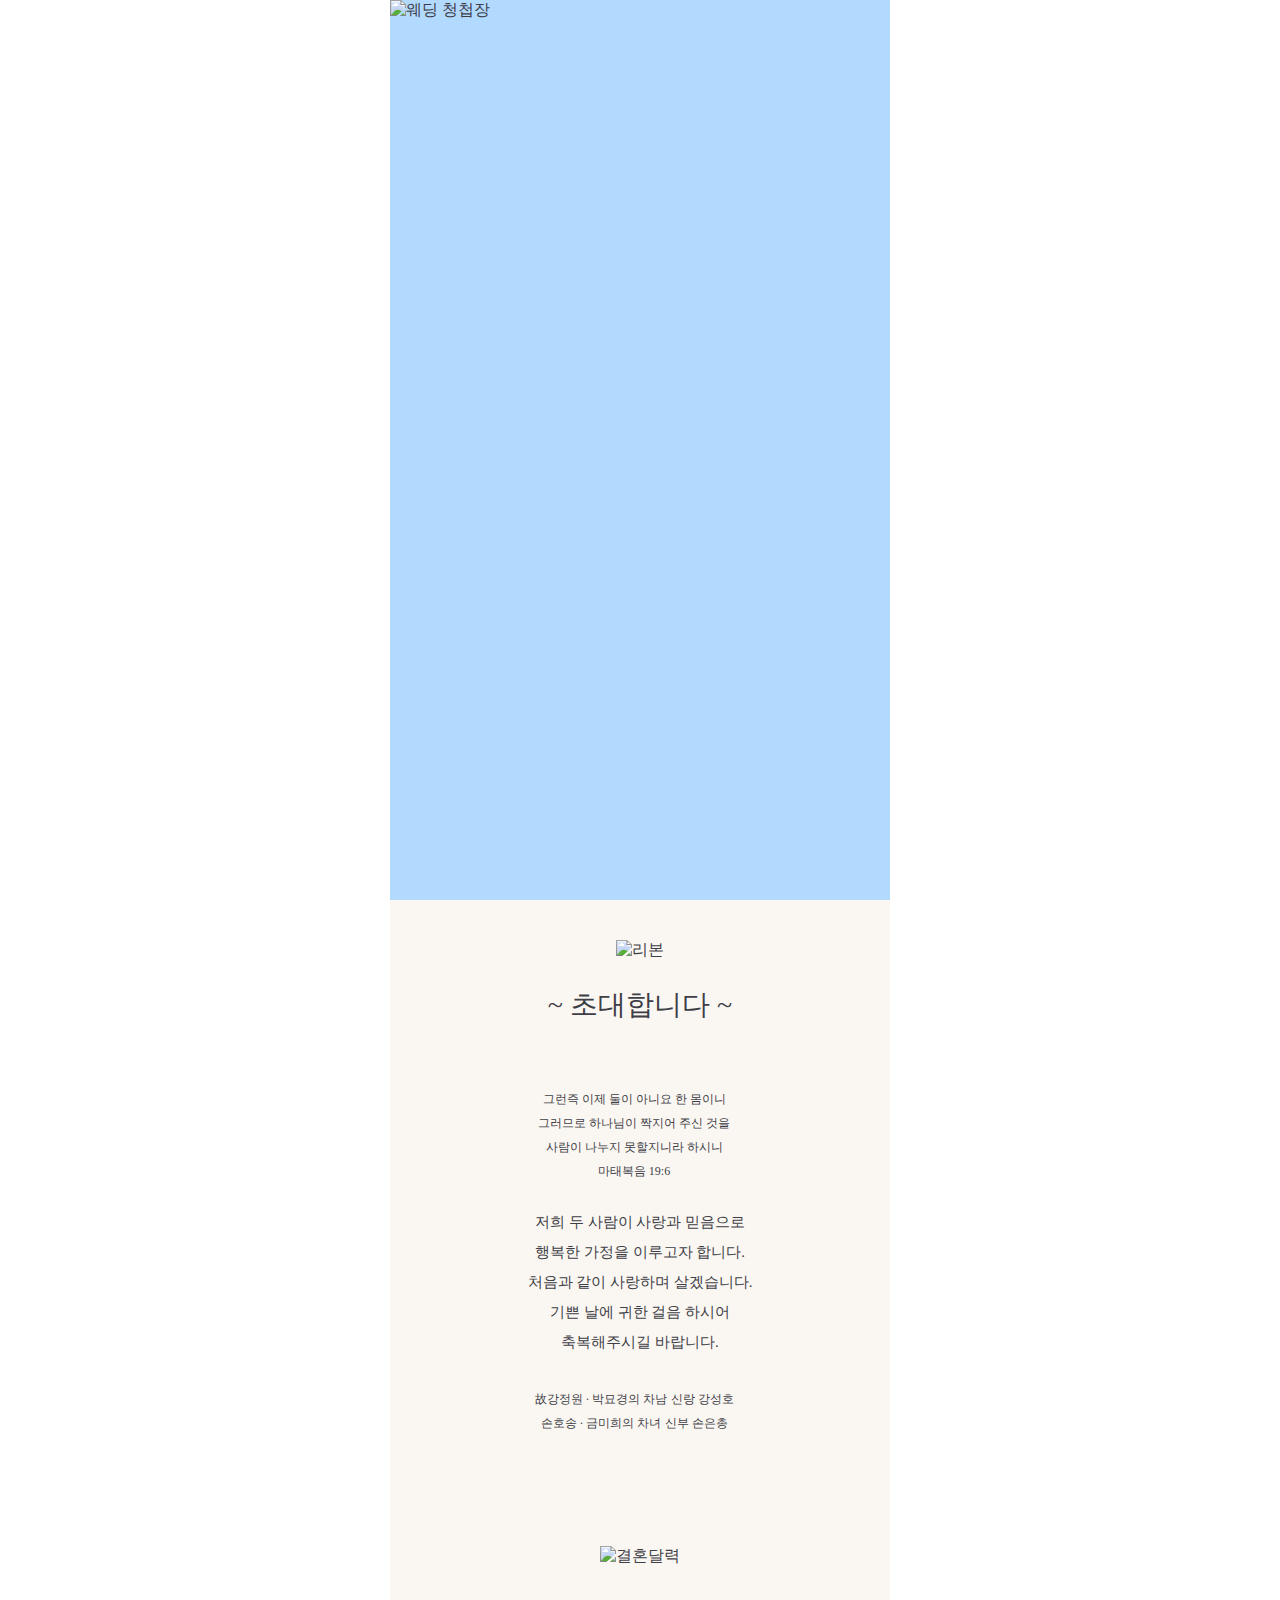
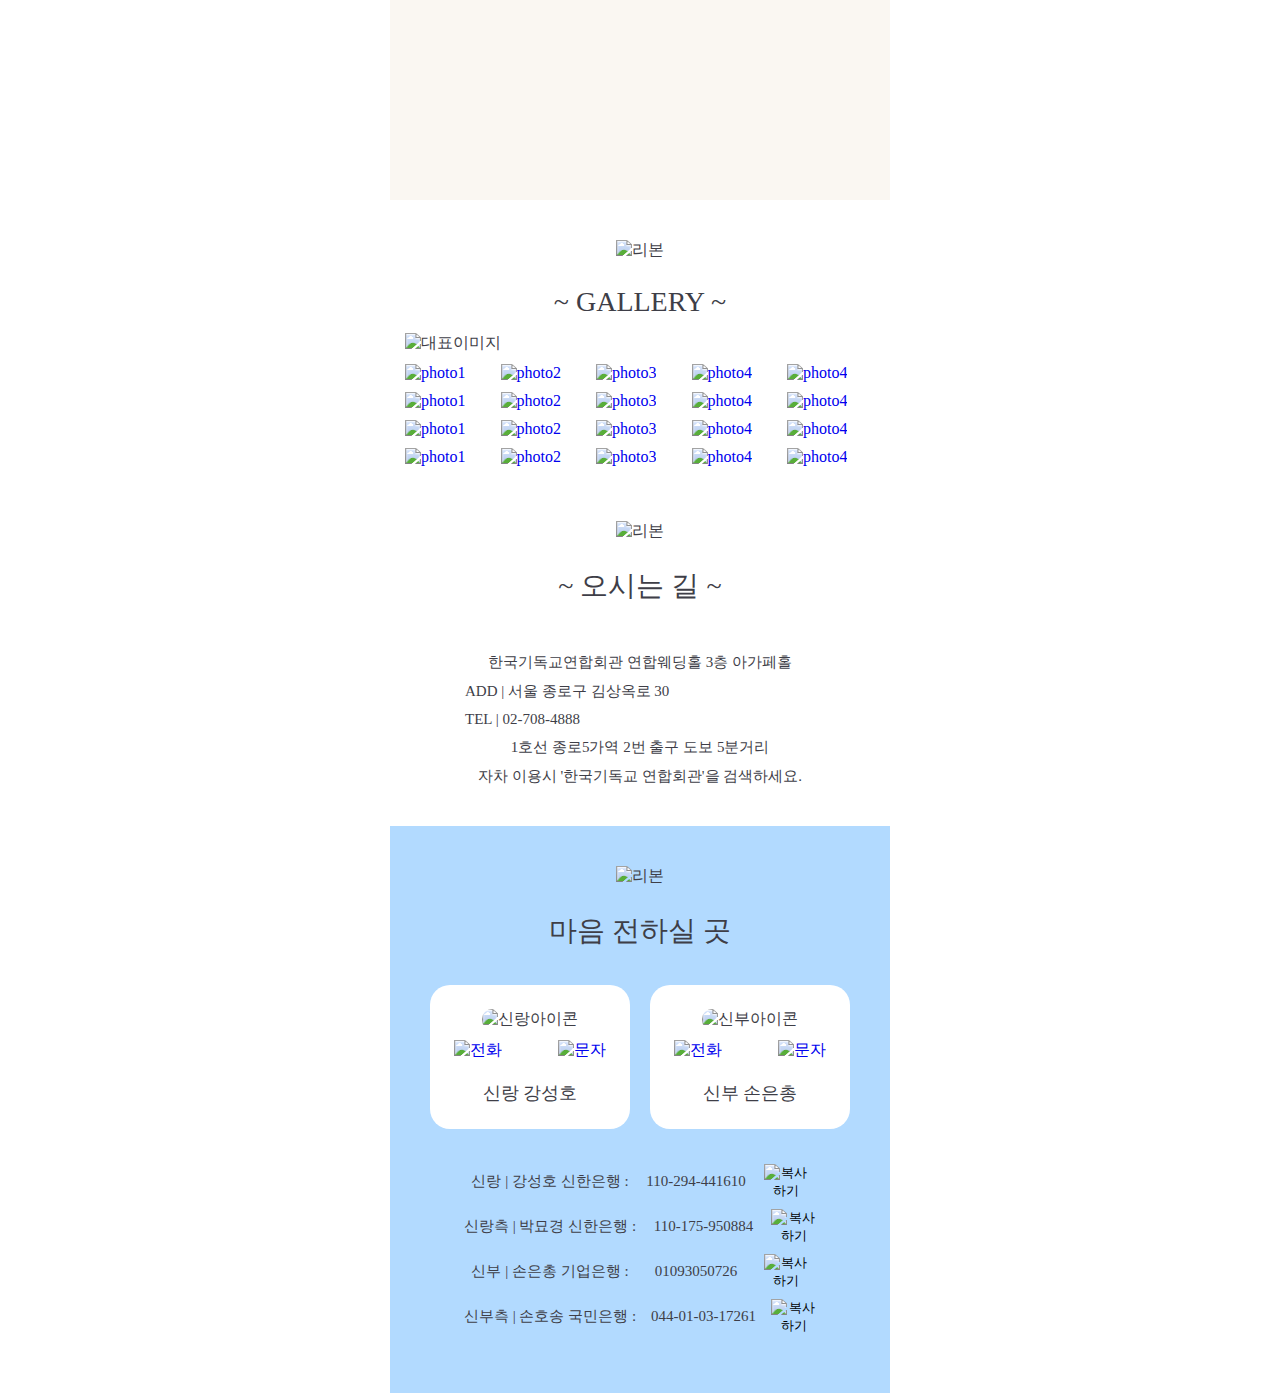
==== index.html @ 380d6ee5 "Add files via upload" ====
<!--모바일 청첩장-->
<!DOCTYPE html>
<html lang="en">
<head>
    <meta charset="UTF-8">
    <meta http-equiv="X-UA-Compatible" content="IE=edge">
    <meta name="viewport" content="width=device-width, initial-scale=1.0">
    <meta property="og:description" content="결혼식에 초대합니다.">
    <meta property="og:image" href="./images/title.png">
    <title>강성호 ♥ 손은총</title>
    <link rel="shortcut icon" href="./images/favicon-01.png">
    <link rel="stylesheet" href="./style.css">
    <script src="https://ajax.googleapis.com/ajax/libs/jquery/3.5.1/jquery.min.js"></script>
    <script src="./main.js"></script>
    <script src="./script.js"></script>
</head>
<body>
    <!-- 타이틀영역 -->
    <section id="title">
        <header>
            <div class="name">
                <img src="./images/blue_ribon.png" alt="logo" class="logo">
                <h2>강 성 호<img src="./images/name.png" alt="icon" class="name-icon">손 은 총</h2>
            </div>
        </header>
        <div class="title-photo">
            <img src="./images/title-photo.png" alt="main-photo">
        </div>
        <div class="title-footer">
            <div class="title-footer-group">
                <h3>2024. 11. 2. 2pm</h3>
                <h2>한국기독교연합회관 아가페홀</h2>
            </div>
        </div>
    </section>

    <!-- 초대글영역 -->
    <section id="invitation">
        <div class="top-title">
            <img src="./images/blue_ribon.png" alt="리본" class="blue_ribon">
            <h1>~ 초대합니다 ~</h1>
        </div>
        <div class="invitation-text">
            <p class="bible">
                그런즉 이제 둘이 아니요 한 몸이니<br>
                그러므로 하나님이 짝지어 주신 것을<br>
                사람이 나누지 못할지니라 하시니<br>
                마태복음 19:6 <br>
            </p>
            <p>
                저희 두 사람이 사랑과 믿음으로<br>
                행복한 가정을 이루고자 합니다.<br>
                처음과 같이 사랑하며 살겠습니다.<br>
                기쁜 날에 귀한 걸음 하시어<br>
                축복해주시길 바랍니다.
            </p>
            <p class="bible">
                <span>故강정원 · 박묘경의 차남</span> 신랑 강성호 <br>
                <span>손호송 · 금미희의 차녀</span>  신부 손은총
            </p>
        </div>
        <div class="wedding-day">
            <img src="./images/wedding-day.svg" alt="결혼달력">
        </div>
    </section>
    <!--갤러리-->
    <section id="gallery">
        <div class="top-title">
            <img src="./images/blue_ribon.png" alt="리본" class="blue_ribon">
            <h1>~ GALLERY ~</h1>
        </div>
        <figure>
            <div class="main-photo">
                <img src="./images/width/1.png" alt="대표이미지">
            </div>
            <!--가로형 사진-->
            <ul class="img-list">
                <li>
                    <a href="#gallery">
                        <img src="./images/width/1.png" alt="photo1">
                    </a>
                </li>
                <li>
                    <a href="#gallery">
                        <img src="./images/width/2.png" alt="photo2">
                    </a>
                </li>
                <li>
                    <a href="#gallery">
                        <img src="./images/width/3.png" alt="photo3">
                    </a>
                </li>
                <li>
                    <a href="#gallery">
                        <img src="./images/width/4.png" alt="photo4">
                    </a>
                </li>
                <li>
                    <a href="#gallery">
                        <img src="./images/width/5.png" alt="photo4">
                    </a>
                </li>
            </ul>
            <!--세로형 사진-->
            <ul class="img-list">
                <li>
                    <a href="#gallery">
                        <img src="./images/height/1.png" alt="photo1">
                    </a>
                </li>
                <li>
                    <a href="#gallery">
                        <img src="./images/height/2.png" alt="photo2">
                    </a>
                </li>
                <li>
                    <a href="#gallery">
                        <img src="./images/height/3.png" alt="photo3">
                    </a>
                </li>
                <li>
                    <a href="#gallery">
                        <img src="./images/height/4.png" alt="photo4">
                    </a>
                </li>
                <li>
                    <a href="#gallery">
                        <img src="./images/height/5.png" alt="photo4">
                    </a>
                </li>
            </ul>
             <!--가로형 사진-->
             <ul class="img-list">
                <li>
                    <a href="#gallery">
                        <img src="./images/width/6.png" alt="photo1">
                    </a>
                </li>
                <li>
                    <a href="#gallery">
                        <img src="./images/width/7.png" alt="photo2">
                    </a>
                </li>
                <li>
                    <a href="#gallery">
                        <img src="./images/width/8.png" alt="photo3">
                    </a>
                </li>
                <li>
                    <a href="#gallery">
                        <img src="./images/width/9.png" alt="photo4">
                    </a>
                </li>
                <li>
                    <a href="#gallery">
                        <img src="./images/width/10.png" alt="photo4">
                    </a>
                </li>
            </ul>
            <!--세로형 사진-->
            <ul class="img-list">
                <li>
                    <a href="#gallery">
                        <img src="./images/height/6.png" alt="photo1">
                    </a>
                </li>
                <li>
                    <a href="#gallery">
                        <img src="./images/height/7.png" alt="photo2">
                    </a>
                </li>
                <li>
                    <a href="#gallery">
                        <img src="./images/height/8.png" alt="photo3">
                    </a>
                </li>
                <li>
                    <a href="#gallery">
                        <img src="./images/height/9.png" alt="photo4">
                    </a>
                </li>
                <li>
                    <a href="#gallery">
                        <img src="./images/height/10.png" alt="photo4">
                    </a>
                </li>
            </ul>
            
        </figure>
    </section>

    <section id="location">
        <div class="top-title">
            <img src="./images/blue_ribon.png" alt="리본" class="blue_ribon">
            <h1>~ 오시는 길 ~</h1>
        </div>
        <div id="map">
<!-- * 카카오맵 - 지도퍼가기 -->
<!-- 1. 지도 노드 -->
<center>
    <div id="daumRoughmapContainer1724517665964" class="root_daum_roughmap root_daum_roughmap_landing"></div>
</center>
<!--
	2. 설치 스크립트
	* 지도 퍼가기 서비스를 2개 이상 넣을 경우, 설치 스크립트는 하나만 삽입합니다.
-->
<script charset="UTF-8" class="daum_roughmap_loader_script" src="https://ssl.daumcdn.net/dmaps/map_js_init/roughmapLoader.js"></script>

<!-- 3. 실행 스크립트 -->
<script charset="UTF-8">
	new daum.roughmap.Lander({
		"timestamp" : "1724517665964",
		"key" : "2kfu2",
		"mapWidth" : "350",
		"mapHeight" : "200"
	}).render();
</script>
        </div>
        <div class="add-tel">
            <div class="add-tel-text">
                <p class="add_name">한국기독교연합회관 연합웨딩홀 3층 아가페홀</p>
                <p>ADD | 서울 종로구 김상옥로 30</p>
                <p>TEL | 02-708-4888</p>
                <div class="add-tel-text2">
                    <p>1호선 종로5가역 2번 출구 도보 5분거리</p>
                    <p>자차 이용시 '한국기독교 연합회관'을 검색하세요.</p>
                </div>
            </div>
        </div>
    </section>
    <section id="congrat">
        <div class="top-title">
            <img src="./images/blue_ribon.png" alt="리본" class="blue_ribon">
            <h1>마음 전하실 곳</h1>
        </div>
        <div class="contact-box-wrap">
            <div class="contact-box">
                <img src="./images/call-m.png" alt="신랑아이콘">
                <div class="icon-box">
                    <a href="tel:010-6331-2481">
                        <img src="./images/icon_call.svg" alt="전화">
                    </a>
                    <a href="sms:010-6331-2481">
                        <img src="./images/icon_sms.svg" alt="문자">
                    </a>
                </div>
                <p>신랑 강성호</p>
            </div>
            <div class="contact-box">
                <img src="./images/call-w.png" alt="신부아이콘">
                <div class="icon-box">
                    <a href="tel:010-9305-0726">
                        <img src="./images/icon_call.svg" alt="전화">
                    </a>
                    <a href="sms:010-9305-0726">
                        <img src="./images/icon_sms.svg" alt="문자">
                    </a>
                </div>
                <p>신부 손은총</p>
            </div>
        </div>
        <div class="bank-account">
            <p class="box01">
                신랑 | 강성호 신한은행 :  
                <input value="110-294-441610" readonly>
                    <button onclick="copy_to_clipboard(event)">
                        <img src="./images/copy-btn.svg" alt="복사하기">
                    </button>
            </p>
            <p class="box01">
                신랑측 | 박묘경 신한은행 :  
                <input value="110-175-950884" readonly>
                    <button onclick="copy_to_clipboard(event)">
                        <img src="./images/copy-btn.svg" alt="복사하기">
                    </button>
            </p>
            <p class="box01"> 
                신부 | 손은총 기업은행 :  
                <input value="01093050726" readonly>
                    <button onclick="copy_to_clipboard(event)">
                        <img src="./images/copy-btn.svg" alt="복사하기">
                    </button>
            </p>
            <p class="box01"> 
                신부측 | 손호송 국민은행 :  
                <input value="044-01-03-17261" readonly>
                    <button onclick="copy_to_clipboard(event)">
                        <img src="./images/copy-btn.svg" alt="복사하기">
                    </button>
            </p>
        </div>
    </section>
   <!-- 
    <footer id="main-footer">
        <div class="sns-icon">
            <a href="#">
                <img src="./images/icon_kakaotalk.svg" alt="카카오톡">
            </a>
            <a href="#">
                <img src="./images/icon_youtube.svg" alt="youtube">
            </a>
            <a href="#">
                <img src="./images/icon_facebook.svg" alt="facebook">
            </a>
        </div>
    </footer> 
    -->

    <!--splash screen-->
   <div class="splash-screen on">
        <img src="./images/wedding-loding.png" alt="웨딩 청첩장">
    </div> 

</body>
</html>
---- style.css ----
/*style.css*/
.img1 {
    background-image: url(./images/favicon.png);
}
:root {
    --main-bg-color1 : #b2daff;
    --main-bg-color2 : #ffffff;
    --text-color : #3e3e47;
    --footer-color : #ffd6fc;
}

@font-face {
    font-family: 'hanggangB';
    src: url('./font/SeoulHangangB.ttf') format('truetype');
}

@font-face {
    font-family: 'hanggangEB';
    src: url('./font/SeoulHangangEB.ttf') format('truetype');
}

*{
    margin: 0;
    padding: 0;
}

ul{
    list-style-type: none;
}

a{
    text-decoration: none;
}

h1{
    font-size: 28px;
    font-family: 'hanggangEB';
    font-weight: 400;
}

body {
    font-family: 'hanggangB';
    box-sizing: border-box;
    margin: 0 auto;
    color: var(--text-color);
    max-width: 500px;
    min-width: 380px;
}

/* 메인페이지 */

.blue_ribon{
    width: 60px;
}

#title {
    height: 100vh;
    margin: 0 auto;
    text-align: center;
    background-image: url(./images/back_image.png);
    display: flex;
    flex-flow: column;
}

#title header {
    height: 20vh;
    box-sizing: border-box;
}

#title .name {
    margin-bottom: 10px;
}

#title .name .logo {
    width: 80px;
    margin-top: 15px;
    margin-bottom: 20px;
}

#title .name  h2{
    font-family: 'hanggangB';
    font-size: 24px;
    font-weight: 400;
}

#title .name-icon {
    width: 25px;
    margin-left: 45px;
    margin-right: 45px;
}

#title .title-photo {
    width: calc(100% - 110px);
    height: 65vh;
    box-sizing: border-box;
    margin: 0 auto;
    margin-top: 12px;
    margin-bottom: 28px;
    
}

#title .title-photo img {
    width: 100%;
    height: 100%;
}

#title .title-footer {
    width: 100%;
    height: 15vh;
    box-sizing: border-box;
    background: rgb(255, 255, 255);
}

#title .title-footer .title-footer-group {
    height: 100%;
    display: flex;
    flex-flow: column;
    justify-content: center;
    align-items: center;
}

#title .title-footer .title-footer-group h3 {
    font-family: 'hanggangB';
    font-size: 18px;
    font-weight: 400;
}

#title .title-footer .title-footer-group h2 {
    font-family: 'hanggangB';
    font-size: 24px;
    font-weight: 400;
    text-align: center;
    margin-top: 10px;
}

/* 서브페이지 타이틀 */

.top-title {
    padding-top: 40px;
    text-align: center;
}

.top-title img {
    margin-bottom: 25px;
}

/* 모시는 글 */

#invitation {
    height: 100vh;
    box-sizing: border-box;
    margin: 0 auto;
    text-align: center;
    background-color: #faf7f2;
    display: flex;
    flex-flow: column;
}

#invitation .top-title {
    height: 20vh;
    box-sizing: border-box;
}

#invitation .invitation-text {
    height: 50vh;
    box-sizing: border-box;
    margin-bottom: 10px;
    margin-top: 10px;
}

#invitation p {
    font-family: 'hanggangB';
    font-weight: 400;
    font-size: 15px;
    margin-bottom: 2em;
    line-height: 2em;
}

#invitation .bible {
    font-size: 12px;
    margin-right: 1em;
}

#invitation .wedding-day {
    width: calc(100% - 60px);
    height: 30vh;
    box-sizing: border-box;
    padding-bottom: 35px;
    padding-top: 10px;
    margin: 0 auto;
}

#invitation .wedding-day img {
    width: 100%;
    height: calc(30vh - 35px);
    box-sizing: border-box;
    margin: 0 auto;
}

/*갤러리*/
#gallery-secti {
    padding-bottom: 15px;
    background-color: var(--main-bg-color1);
}
#gallery > figure {
    /* outline: 2px solid red; */
    padding: 15px; 
}

#gallery > figure > .main-photo > img {
    width: 100%;
    height: 100%;
    max-height: 55vh;
    object-fit: cover;
    display: block;
}

#gallery > figure > .img-list {
    padding-top: 10px;
    display: flex;
    justify-content: space-between;
}

#gallery > figure > .img-list > li {
    width: calc((100% - 30px) / 5);
    object-fit: cover;
    max-height: 90px;
    
}

#gallery > figure > .img-list > li > a > img {
    width: 100%;
    height: 100%;
}

/* 오시는 길 */
#location {
    background-color: var(--main-bg-color2);
    max-width: 500px;
    min-width: 380px;
}

#location .top-title {
    margin-bottom: 37.75px;
}

#location .add-tel {
    margin-top: 24px;
    padding-bottom: 40px;
    display: flex;
    flex-flow: column;
    justify-content: center;
    align-items: left;
}

#location .add-tel .add-tel-text {
    width: 350px;
    margin: 0 auto;
}

#location .add-tel .add-tel-text p {
    font-size: 15px;
    font-weight: 400;
    padding-top: 10px;
}

#location .add-tel .add_name {
    width: 350px;
    margin: 0 auto;
    text-align: center;
}

#location .add-tel .add-tel-text2 {
    width: 350px;
    margin: 0 auto;
    text-align: center;
}

/* 축하해주세요 */
#congrat {
    padding-bottom: 49px;
    background-color: var(--main-bg-color1);
}

#congrat .contact-box-wrap {
    margin: 35px 30px;
    display: flex;
    justify-content: space-between;
    align-items: center;
}

#congrat .contact-box-wrap .contact-box {
    width: calc((100% - 40px)/2);
    height: 100%;
    background-color: var(--main-bg-color2);
    border-radius: 20px;
    padding: 24px;
    box-sizing: border-box;
    margin: 0 auto;
    text-align: center;
}

#congrat .contact-box-wrap .contact-box > img {
    margin-bottom: 10px;
    max-width: 140px;
    border-radius: 10px;
}

#congrat .contact-box-wrap .contact-box > p {
    font-family: 'hanggangEB';
    font-size: 18px;
    font-weight: 400;
    margin-top: 20px;
}

#congrat .contact-box-wrap .contact-box .icon-box {
    display: flex;
    flex-flow: row;
    justify-content: space-between;
    margin: 0 auto;
}

#congrat .bank-account p {
    font-family: 'hanggangEB';
    text-align: center;
    font-size: 15px;
    font-weight: 400;
}


#congrat .bank-account .box01 {
    display: flex;
    justify-content: center;
    align-items: center;
    margin-bottom: 9px;
}

#congrat .bank-account .box01 input {
    border: none;
    background: transparent;
    font-family: 'hanggangEB';
    color: var(--text-color);
    width: 135px;
    text-align: center;
    font-size: 15px;
}

#congrat .bank-account .box01 button {
    border: none;
    background: transparent;
}

#congrat .bank-account .box01 button img {
    display: flex;
    align-items: center;
    justify-content: center;
    width: 45px;
}


/*준비화면*/
.splash-screen.on {
    position: fixed;
    /* left: 0; */
    top: 0;
    z-index: 999;
    max-width: 500px;
    min-width: 380px;
    height: 100%;
    display: flex;
    align-items: center;
    justify-content: center;
    margin: 0 auto;
    background-color: var(--main-bg-color1);
}
.splash-screen {
    display: none;
}

.splash-screen img {
    min-width: 380px;
    max-width: 500px;
    width: 100vw;
    height: 100%;
}
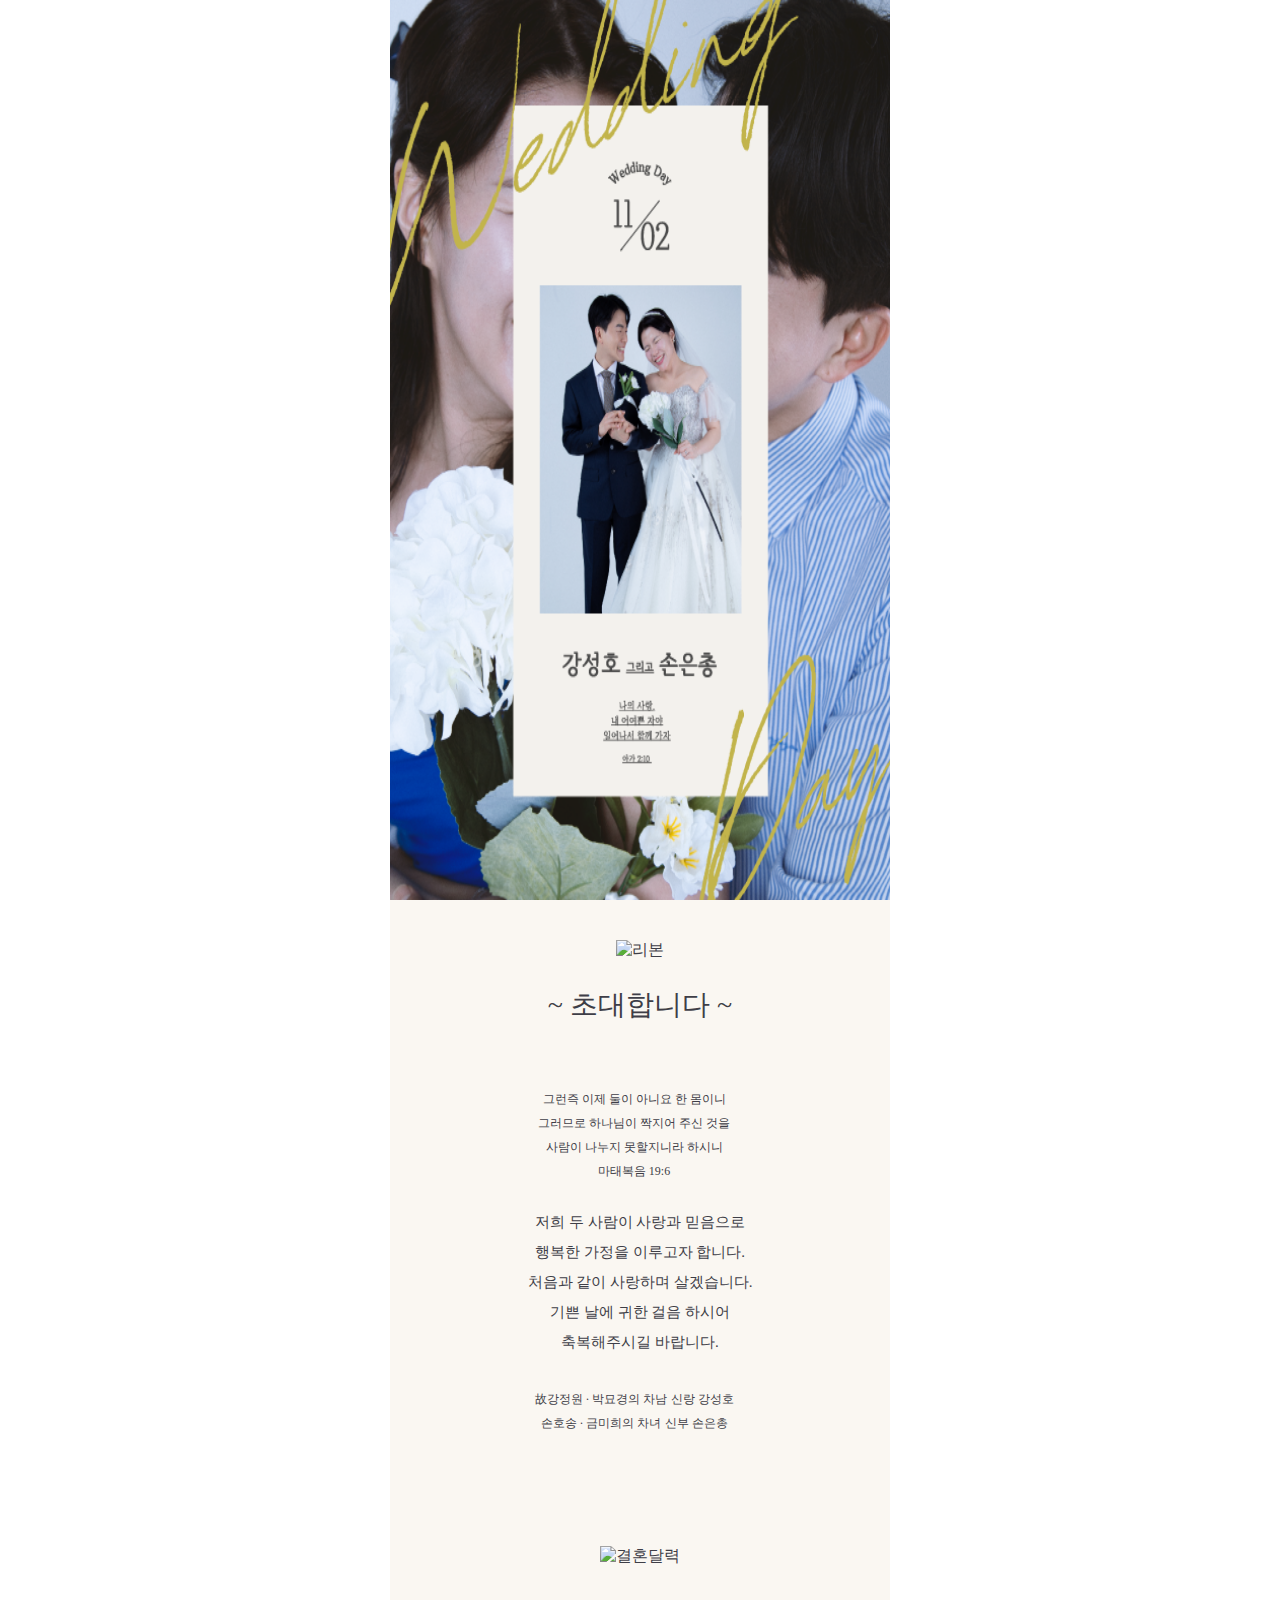
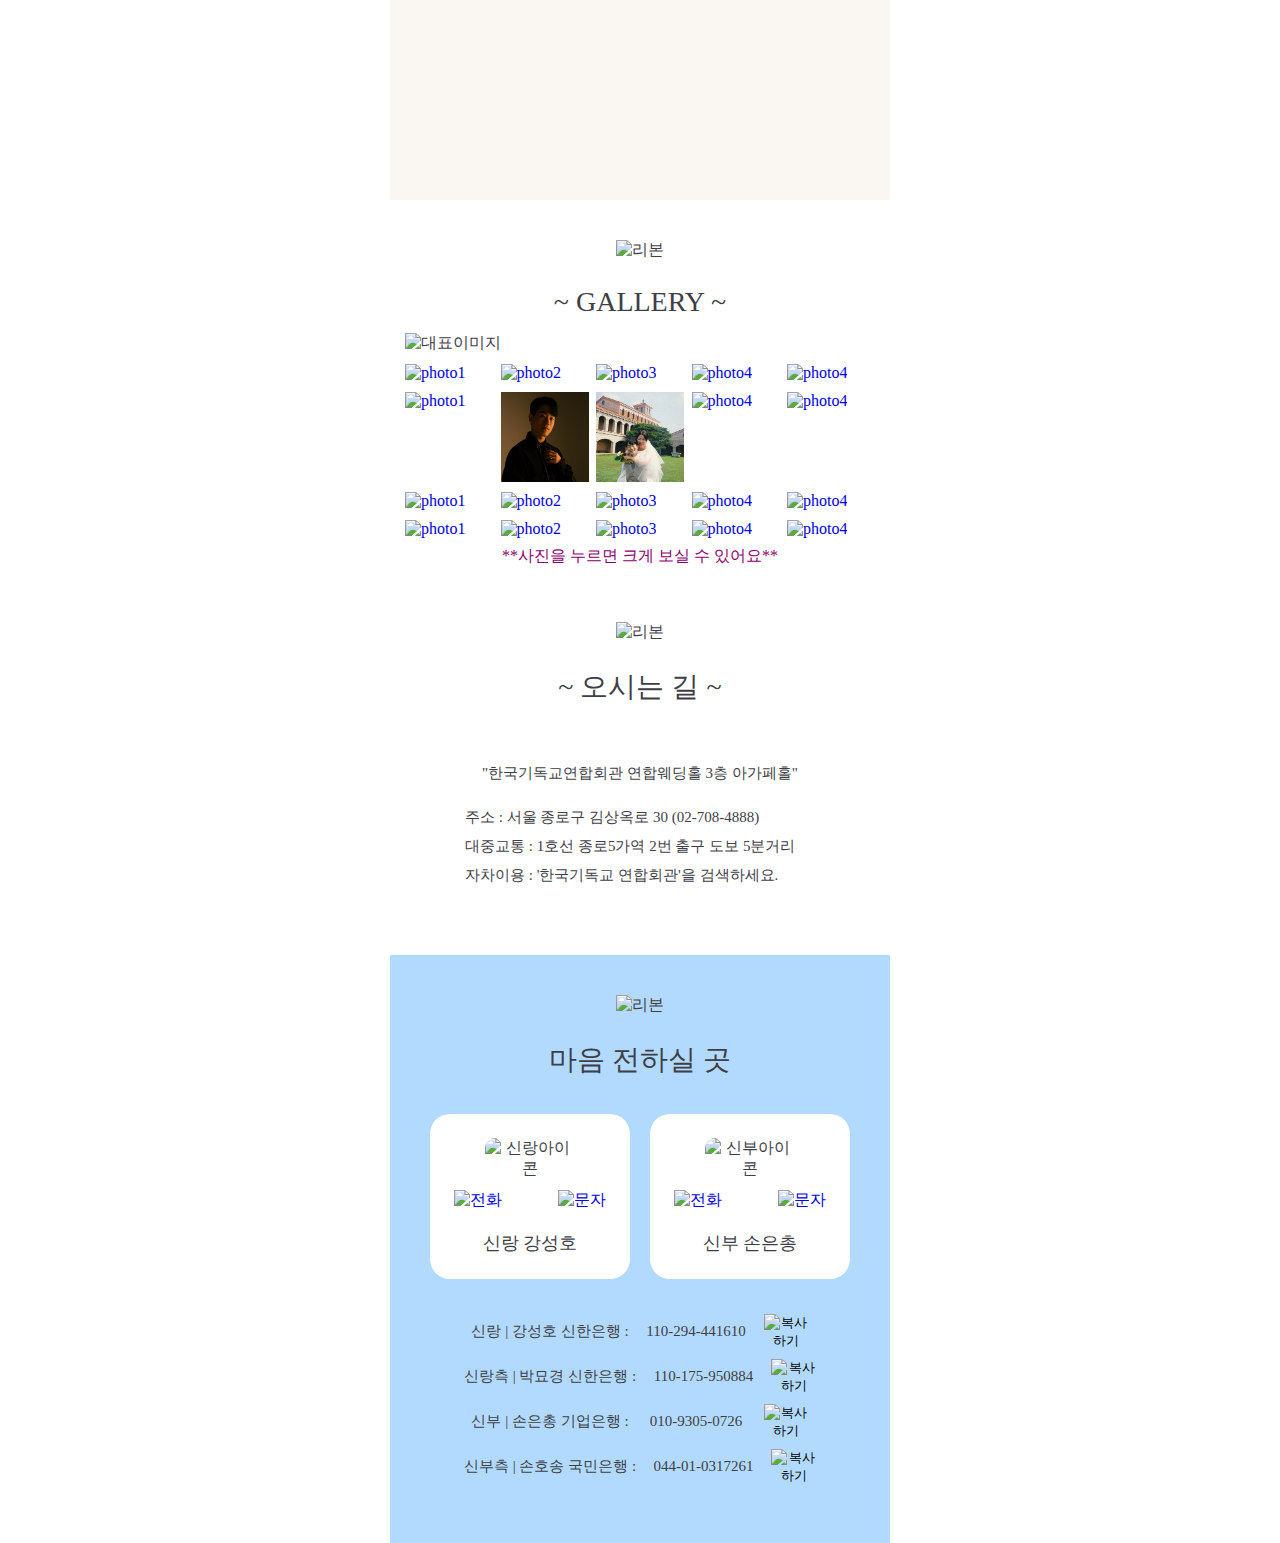
==== commit b1a316eb: "Add files via upload" ====
--- a/index.html
+++ b/index.html
@@ -185,6 +185,7 @@
                     </a>
                 </li>
             </ul>
+            <p>**사진을 누르면 크게 보실 수 있어요**</p>
             
         </figure>
     </section>
@@ -218,14 +219,12 @@
         </div>
         <div class="add-tel">
             <div class="add-tel-text">
-                <p class="add_name">한국기독교연합회관 연합웨딩홀 3층 아가페홀</p>
-                <p>ADD | 서울 종로구 김상옥로 30</p>
-                <p>TEL | 02-708-4888</p>
-                <div class="add-tel-text2">
-                    <p>1호선 종로5가역 2번 출구 도보 5분거리</p>
-                    <p>자차 이용시 '한국기독교 연합회관'을 검색하세요.</p>
-                </div>
-            </div>
+                <p></p>
+                <p class="add_name">"한국기독교연합회관 연합웨딩홀 3층 아가페홀"</p>
+                <p>주소 : 서울 종로구 김상옥로 30 (02-708-4888)</p>
+                <p>대중교통 : 1호선 종로5가역 2번 출구 도보 5분거리</p>
+                <p>자차이용 : '한국기독교 연합회관'을 검색하세요.</p>
+             
         </div>
     </section>
     <section id="congrat">
@@ -276,14 +275,14 @@
             </p>
             <p class="box01"> 
                 신부 | 손은총 기업은행 :  
-                <input value="01093050726" readonly>
+                <input value="010-9305-0726" readonly>
                     <button onclick="copy_to_clipboard(event)">
                         <img src="./images/copy-btn.svg" alt="복사하기">
                     </button>
             </p>
             <p class="box01"> 
                 신부측 | 손호송 국민은행 :  
-                <input value="044-01-03-17261" readonly>
+                <input value="044-01-0317261" readonly>
                     <button onclick="copy_to_clipboard(event)">
                         <img src="./images/copy-btn.svg" alt="복사하기">
                     </button>
--- a/style.css
+++ b/style.css
@@ -233,6 +233,13 @@
     height: 100%;
 }
 
+#gallery  p {
+    text-align: center;
+    margin-top: 8px;
+    color: #8a006c;
+}
+
+
 /* 오시는 길 */
 #location {
     background-color: var(--main-bg-color2);
@@ -245,7 +252,7 @@
 }
 
 #location .add-tel {
-    margin-top: 24px;
+    margin-top: 10px;
     padding-bottom: 40px;
     display: flex;
     flex-flow: column;
@@ -256,6 +263,7 @@
 #location .add-tel .add-tel-text {
     width: 350px;
     margin: 0 auto;
+    margin-bottom: 30px;
 }
 
 #location .add-tel .add-tel-text p {
@@ -268,6 +276,7 @@
     width: 350px;
     margin: 0 auto;
     text-align: center;
+    margin-bottom: 15px;
 }
 
 #location .add-tel .add-tel-text2 {
@@ -302,7 +311,8 @@
 
 #congrat .contact-box-wrap .contact-box > img {
     margin-bottom: 10px;
-    max-width: 140px;
+    max-width: 90px;
+    min-width: 50px;
     border-radius: 10px;
 }
 
@@ -330,9 +340,10 @@
 
 #congrat .bank-account .box01 {
     display: flex;
-    justify-content: center;
-    align-items: center;
+    justify-content:center;
+    align-items:center;
     margin-bottom: 9px;
+
 }
 
 #congrat .bank-account .box01 input {
